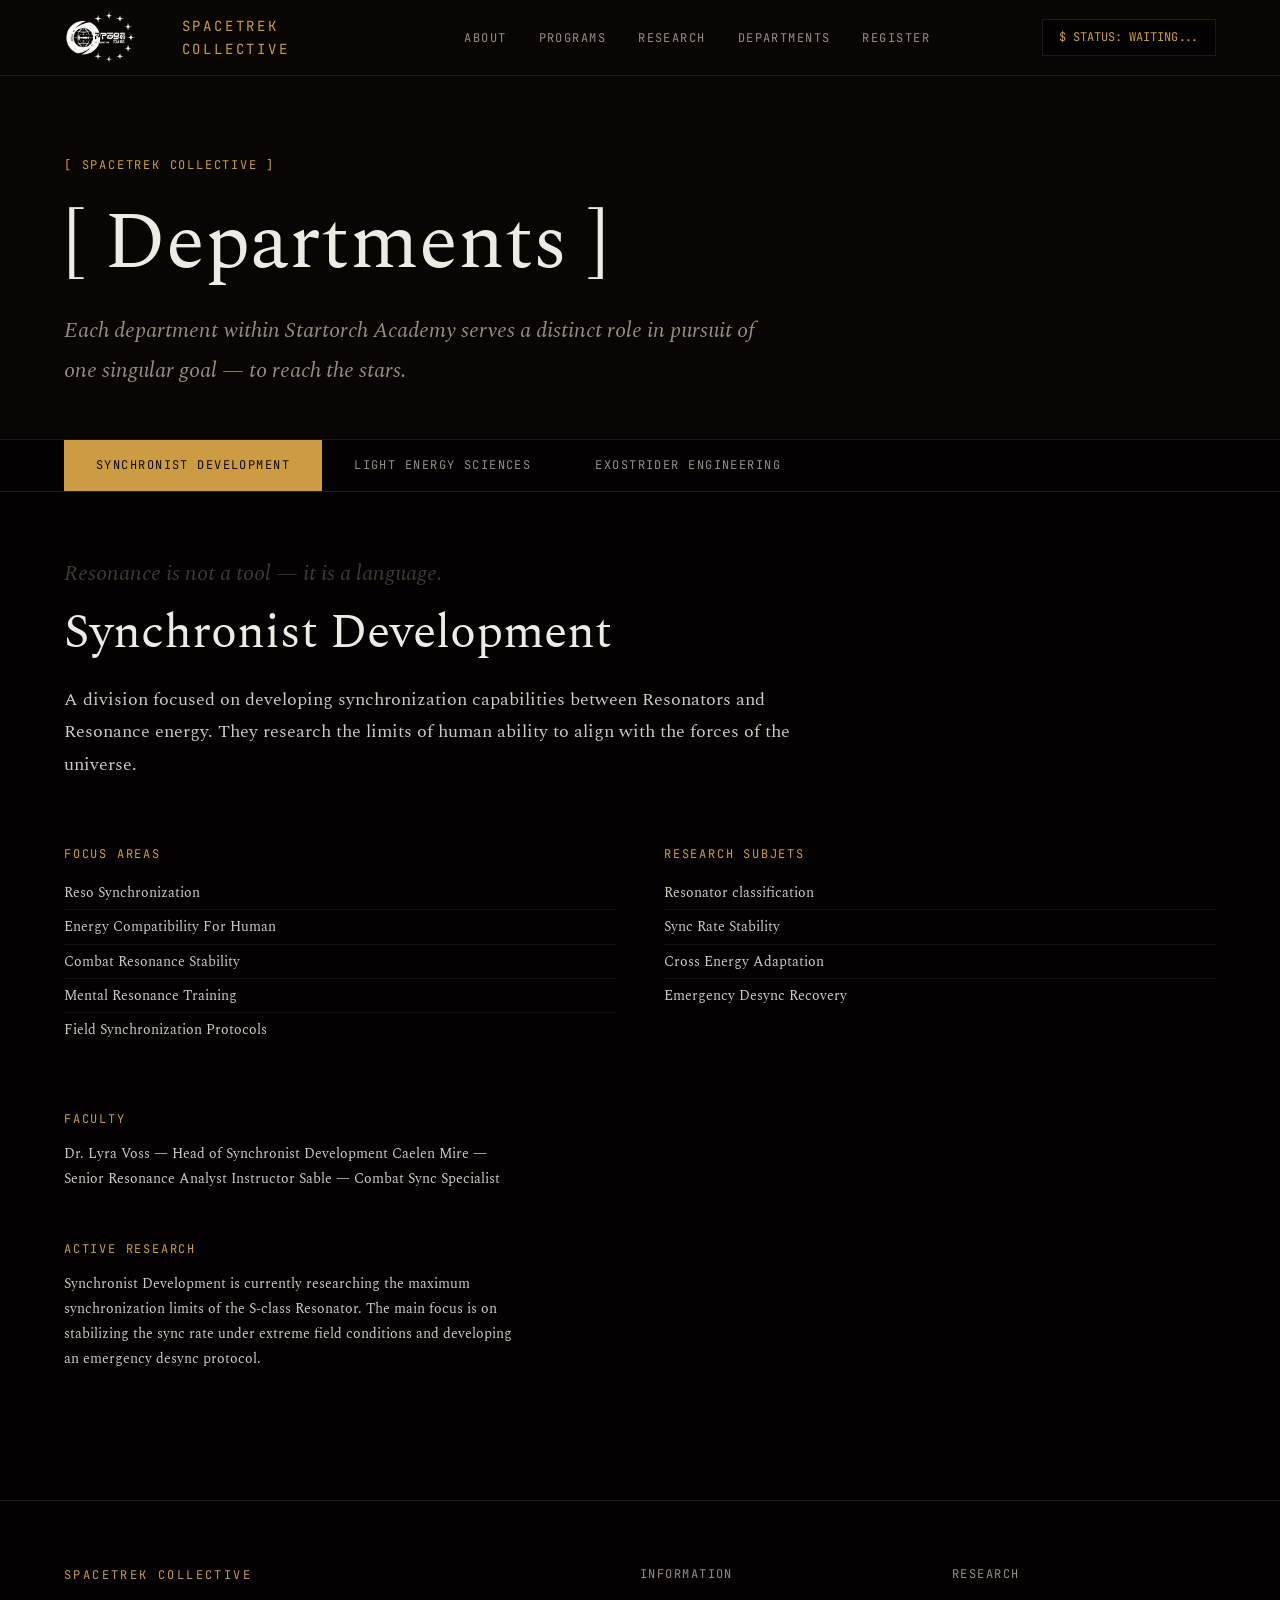
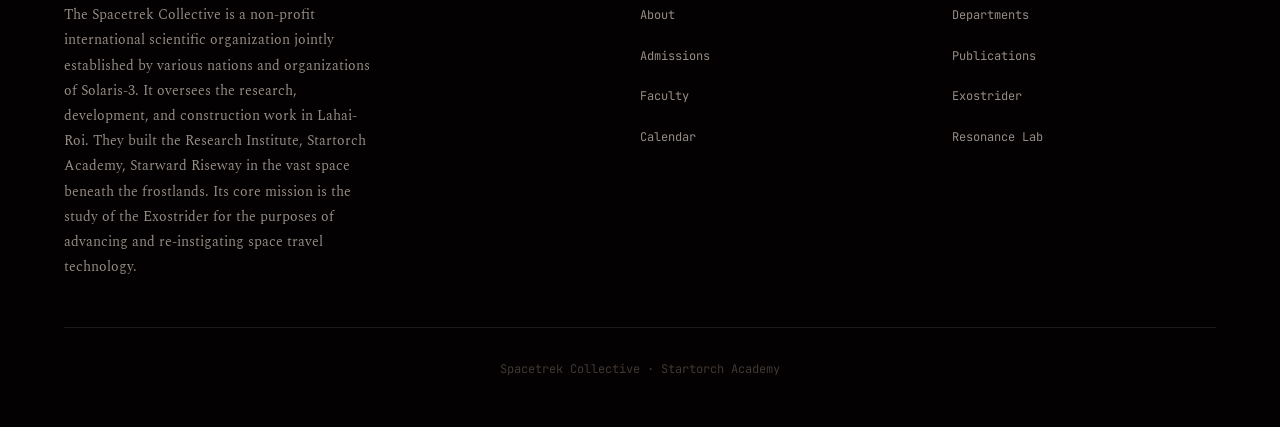
==== HTML/departments.html @ 1f30cb59 "Nyoooooot" ====
<!DOCTYPE html>
<html lang="en">
<head>
  <meta charset="UTF-8">
  <meta name="viewport" content="width=device-width, initial-scale=1.0">
  <link rel="preconnect" href="https://fonts.googleapis.com">
  <link rel="preconnect" href="https://fonts.gstatic.com" crossorigin>
  <link href="https://fonts.googleapis.com/css2?family=JetBrains+Mono:wght@400;500&family=Spectral:ital,wght@0,400;0,600;0,700;1,400;1,600&display=swap" rel="stylesheet">
  <link rel="stylesheet" href="../CSS/departments.css">
  <title>Departments — Startorch Academy</title>
</head>
<body>

  <!-- Navigation -->
  <nav class="nav animate-in">
    <div class="nav-left">
      <div class="logo">
        <a href="../HTML/index.html"><img src="../Assets/Spacetrek.png" alt=""></a>
      </div>
      <div class="nav-brand">Spacetrek Collective</div>
    </div>
    <ul class="nav-links">
      <li><a href="../HTML/about-us.html">About</a></li>
      <li><a href="../HTML/programs.html">Programs</a></li>
      <li><a href="../HTML/research.html">Research</a></li>
      <li><a href="../HTML/departments.html">Departments</a></li>
      <li><a href="https://forms.gle/LdhuVEGiPtUB2bT49">Register</a></li>
    </ul>
    <div class="nav-status">$ STATUS: WAITING...</div>
  </nav>

  <!-- Page Header -->
  <header class="page-header">
    <div class="label animate-in animate-in-d1">[ Spacetrek Collective ]</div>
    <h1 class="animate-in animate-in-d2">[ Departments ]</h1>
    <p class="animate-in animate-in-d3">Each department within Startorch Academy serves a distinct role in pursuit of one singular goal — to reach the stars.
</p>
  </header>

  <!-- Tab Interface -->
  <div class="tab-interface">
    <!-- Tab Navigation -->
    <div class="tab-nav animate-in animate-in-d4">
      <a href="#department-1" class="tab-link">Synchronist Development</a>
      <a href="#department-2" class="tab-link">Light Energy Sciences</a>
      <a href="#department-3" class="tab-link">Exostrider Engineering</a>
    </div>

    <!-- Tab Panels -->
    <div class="tab-panels">

    <!-- Panel 1 -->
    <div id="department-1" class="tab-panel">
      <div class="dept-quote animate-in">Resonance is not a tool — it is a language.</div>
      <h2 class="dept-name animate-in animate-in-d1">Synchronist Development</h2>
      <p class="dept-desc animate-in animate-in-d2">A division focused on developing synchronization capabilities between Resonators and Resonance energy. They research the limits of human ability to align with the forces of the universe.</p>

      <div class="dept-detail animate-in animate-in-d3">
        <div class="dept-detail-section">
          <span class="label">Focus Areas</span>
          <ul>
            <li>Reso Synchronization</li>
            <li>Energy Compatibility For Human</li>
            <li>Combat Resonance Stability</li>
            <li>Mental Resonance Training</li>
            <li>Field Synchronization Protocols</li>
          </ul>
        </div>
        <div class="dept-detail-section">
          <span class="label">Research Subjets</span>
          <ul>
            <li>Resonator classification</li>
            <li>Sync Rate Stability</li>
            <li>Cross Energy Adaptation</li>
            <li>Emergency Desync Recovery</li>
          </ul>
        </div>
      </div>

      <div class="dept-faculty animate-in animate-in-d3">
        <span class="label">Faculty</span>
        <p>Dr. Lyra Voss — Head of Synchronist Development
Caelen Mire — Senior Resonance Analyst
Instructor Sable — Combat Sync Specialist</p>
      </div>

      <div class="dept-research animate-in animate-in-d3">
        <span class="label">Active Research</span>
        <p>Synchronist Development is currently researching the maximum synchronization limits of the S-class Resonator. The main focus is on stabilizing the sync rate under extreme field conditions and developing an emergency desync protocol.</p>
      </div>
    </div>

    <!-- Panel 2 -->
    <div id="department-2" class="tab-panel">
      <div class="dept-quote animate-in">Light is the oldest force — and the least understood.</div>
      <h2 class="dept-name animate-in animate-in-d1">Light Energy Sciences</h2>
      <p class="dept-desc animate-in animate-in-d2">A division that studies the properties and potential of Light Resonance Energy. From Reactor Drives to Resonance-based lighting systems, everything stems from this division's research.</p>

      <div class="dept-detail animate-in animate-in-d3">
        <div class="dept-detail-section">
          <span class="label">Focus Areas</span>
          <ul>
            <li>Light Resonance Control</li>
            <li>Conversion Energy Efficiency</li>
            <li>Photon-Resonance Interaction</li>
            <li>New Power Development</li>
            <li>Atmospheric Light Behavior</li>
          </ul>
        </div>
        <div class="dept-detail-section">
          <span class="label">Active Research</span>
          <ul>
            <li>Reactor Drive Energy Core</li>
            <li>Light Amplification</li>
            <li>Solar Resonance Collector</li>
            <li>Cryo Ligth Study</li>
          </ul>
        </div>
      </div>

      <div class="dept-faculty animate-in animate-in-d3">
        <span class="label">Faculty</span>
        <p>Prof. Aldric Solenne — Head of Light Energy Sciences
Dr. Mira Cael — Photon Resonance Researcher
Instructor Vael — Energy Conversion Specialist</p>
      </div>

      <div class="dept-research animate-in animate-in-d3">
        <span class="label">Active Research</span>
        <p>This division is currently focusing research on improving the conversion efficiency of Light Resonance Energy to support the final phase of the Reactor Drive. Studies of light anomalies in the Frostlands region are also underway in parallel.</p>
      </div>
    </div>

    <!-- Panel 3 -->
    <div id="department-3" class="tab-panel">
      <div class="dept-quote animate-in">We do not build machines — we build giants.</div>
      <h2 class="dept-name animate-in animate-in-d1">Exostrider Engineering</h2>
      <p class="dept-desc animate-in animate-in-d2">A special division responsible for the design, construction, and development of the giant humanoid Exostrider units. Pilots with high Resonance compatibility are required to operate them.</p>

      <div class="dept-detail animate-in animate-in-d3">
        <div class="dept-detail-section">
          <span class="label">Focus Areas</span>
          <ul>
            <li>Bipedal Stabilization System</li>
            <li>Resonance Pilot Interface</li>
            <li>Structural Integrity Testing</li>
            <li>Combat Mode Development</li>
            <li>Terrain Adaptation Protocols</li>
          </ul>
        </div>
        <div class="dept-detail-section">
          <span class="label">Current Units</span>
          <ul>
            <li>Exostrider Mk.1 - Online</li>
            <li>Exostrider Mk.2 - In Development</li>
            <li>Expedition Motorbike - Online</li>
            <li>Exostrider Mk.0 - Unknown</li>
          </ul>
        </div>
      </div>

      <div class="dept-faculty animate-in animate-in-d3">
        <span class="label">Faculty</span>
        <p>Chief Engineer Davan Strel — Head of Exostrider Engineering
Dr. Korra Nite — Bipedal Systems Analyst
Instructor Voss — Pilot Sync Trainer</p>
      </div>

      <div class="dept-research animate-in animate-in-d3">
        <span class="label">Active Research</span>
        <p>The Exostrider Engineering team is finalizing development of the Mk.II, focusing on stabilizing the biped system in extreme terrain. Pilot testing of the second-generation sync interface is also in the final validation phase.</p>
      </div>
    </div>

    </div>
  </div>

  <!-- Footer -->
  <footer class="footer animate-in animate-in-d5">
    <div class="footer-grid">
      <div class="footer-colophon">
        <span class="brand">Spacetrek Collective</span>
        <p>The Spacetrek Collective is a non-profit international scientific organization jointly established by various nations and organizations of Solaris-3. It oversees the research, development, and construction work in Lahai-Roi. They built the Research Institute, Startorch Academy, Starward Riseway in the vast space beneath the frostlands. Its core mission is the study of the Exostrider for the purposes of advancing and re-instigating space travel technology.</p>
      </div>
      <div>
        <div class="footer-heading">Information</div>
        <ul class="footer-links">
          <li><a href="../HTML/about-us.html">About</a></li>
          <li><a href="#">Admissions</a></li>
          <li><a href="#">Faculty</a></li>
          <li><a href="#">Calendar</a></li>
        </ul>
      </div>
      <div>
        <div class="footer-heading">Research</div>
        <ul class="footer-links">
          <li><a href="../HTML/departments.html">Departments</a></li>
          <li><a href="#">Publications</a></li>
          <li><a href="#">Exostrider</a></li>
          <li><a href="#">Resonance Lab</a></li>
        </ul>
      </div>
    </div>
    <div class="footer-bottom">
      Spacetrek Collective &middot; Startorch Academy
    </div>
  </footer>

</body>
</html>
---- CSS/departments.css ----
/* ============================================
   Startorch Academy — Departments Page
   CSS-only :target tabbed interface
   ============================================ */

/* --- Reset --- */
*, *::before, *::after {
  box-sizing: border-box;
  margin: 0;
  padding: 0;
  *::-webkit-scrollbar {
    display: none;
  }
}

/* --- Custom Properties --- */
:root {
  --color-void: oklch(0.08 0.008 45);
  --color-charcoal: oklch(0.12 0.012 50);
  --color-leather: oklch(0.18 0.012 55);
  --color-warm-mid: oklch(0.35 0.015 55);
  --color-parchment: oklch(0.94 0.008 80);
  --color-parchment-dim: oklch(0.88 0.01 78);
  --color-amber: oklch(0.72 0.12 80);
  --color-amber-dim: oklch(0.62 0.10 80);
  --color-teal: oklch(0.62 0.04 170);
  --color-teal-dim: oklch(0.50 0.035 170);
  --color-text-light: oklch(0.85 0.01 70);
  --color-text-muted: oklch(0.65 0.015 60);
  --color-text-dark: oklch(0.15 0.01 50);
  --color-text-body: oklch(0.25 0.015 55);
  --color-border: oklch(0.22 0.01 55);
  --color-border-light: oklch(0.85 0.01 75);

  --font-serif: "Spectral", "Georgia", serif;
  --font-mono: "JetBrains Mono", "SF Mono", "Cascadia Code", "Fira Code", monospace;

  --text-xs: 0.75rem;
  --text-sm: 0.875rem;
  --text-base: 1.125rem;
  --text-lg: 1.375rem;
  --text-xl: 1.75rem;
  --text-2xl: 2.25rem;
  --text-3xl: 3rem;
  --text-4xl: 4rem;
  --text-5xl: 5rem;

  --leading-tight: 1.1;
  --leading-snug: 1.3;
  --leading-normal: 1.6;
  --leading-relaxed: 1.8;

  --space-1: 0.25rem;
  --space-2: 0.5rem;
  --space-3: 0.75rem;
  --space-4: 1rem;
  --space-5: 1.5rem;
  --space-6: 2rem;
  --space-8: 3rem;
  --space-10: 4rem;
  --space-12: 5rem;
  --space-16: 7rem;
  --space-20: 10rem;

  --content-narrow: 65ch;
  --content-wide: 85ch;
  --content-max: 1200px;
  --content-pad: clamp(1.5rem, 5vw, 4rem);
}

/* --- Base --- */
html {
  font-size: 16px;
  -webkit-font-smoothing: antialiased;
  -moz-osx-font-smoothing: grayscale;
}

body {
  font-family: var(--font-serif);
  font-size: var(--text-base);
  line-height: var(--leading-normal);
  color: var(--color-text-body);
  background: var(--color-charcoal);
}

img {
  max-width: 100%;
  display: block;
}

a {
  color: inherit;
  text-decoration: none;
}

/* --- Typography --- */
h1, h2, h3, h4 {
  font-family: var(--font-serif);
  font-weight: 400;
  line-height: var(--leading-tight);
  color: var(--color-text-dark);
}

h1 { font-size: var(--text-5xl); }
h2 { font-size: var(--text-3xl); }
h3 { font-size: var(--text-xl); }
h4 { font-size: var(--text-lg); }

p {
  max-width: var(--content-narrow);
}

.label {
  font-family: var(--font-mono);
  font-size: var(--text-xs);
  letter-spacing: 0.15em;
  text-transform: uppercase;
  color: var(--color-text-muted);
}

/* --- Navigation --- */
.nav {
  display: flex;
  justify-content: space-between;
  align-items: center;
  gap: var(--space-16);
  padding: var(--space-2) var(--content-pad);
  background: var(--color-charcoal);
  border-bottom: 1px solid var(--color-border);
}

.nav-left {
  display: flex;
  align-items: center;
  gap: 45px;
}

.logo img{
  width: 92px;
  height: auto;
}

.nav-brand {
  font-family: var(--font-mono);
  font-size: var(--text-sm);
  letter-spacing: 0.2em;
  color: var(--color-amber);
  text-transform: uppercase;
}

.nav-links {
  display: flex;
  gap: var(--space-6);
  list-style: none;
}

.nav-links a {
  font-family: var(--font-mono);
  font-size: var(--text-xs);
  letter-spacing: 0.12em;
  text-transform: uppercase;
  color: var(--color-text-muted);
  transition: color 0.2s;
}

.nav-links a:hover {
  color: var(--color-amber);
}

.nav-status {
  font-family: var(--font-mono);
  font-size: var(--text-xs);
  padding: var(--space-2) var(--space-4);
  border: 1px solid var(--color-border);
  color: var(--color-amber);
  background: var(--color-void);
  flex-shrink: 0;
}

/* --- Page Header --- */
.page-header {
  padding: var(--space-12) var(--content-pad) var(--space-8);
  background: var(--color-charcoal);
  border-bottom: 1px solid var(--color-border);
}

.page-header .label {
  color: var(--color-amber);
  margin-bottom: var(--space-5);
}

.page-header h1 {
  color: var(--color-parchment);
  max-width: var(--content-wide);
  margin-bottom: var(--space-5);
}

.page-header p {
  color: var(--color-text-muted);
  font-style: italic;
  font-size: var(--text-lg);
  line-height: var(--leading-relaxed);
}

/* --- Tab Interface --- */
.tab-interface {
  background: var(--color-void);
}

/* --- Tab Navigation --- */
.tab-nav {
  display: flex;
  gap: 0;
  border-bottom: 1px solid var(--color-border);
  background: var(--color-void);
  padding: 0 var(--content-pad);
}

.tab-link {
  font-family: var(--font-mono);
  font-size: var(--text-xs);
  letter-spacing: 0.12em;
  text-transform: uppercase;
  color: var(--color-text-muted);
  padding: var(--space-4) var(--space-6);
  border: none;
  background: none;
  cursor: pointer;
  transition: color 0.2s, background 0.2s;
  text-decoration: none;
  display: inline-block;
}

.tab-link:hover {
  color: var(--color-amber);
}

/* Active tab styling via :has() on container */
.tab-interface:has(#department-1:target) .tab-link[href="#department-1"],
.tab-interface:has(#department-2:target) .tab-link[href="#department-2"],
.tab-interface:has(#department-3:target) .tab-link[href="#department-3"] {
  background: var(--color-amber);
  color: var(--color-text-dark);
}

/* Default: first tab active when no hash */
.tab-interface:not(:has(.tab-panel:target)) .tab-link:first-child {
  background: var(--color-amber);
  color: var(--color-text-dark);
}

/* --- Tab Panels --- */
.tab-panels {
  position: relative;
}

.tab-panel {
  display: none;
  padding: var(--space-10) var(--content-pad) var(--space-12);
  background: var(--color-void);
  border-bottom: 1px solid var(--color-border);
}

.tab-panel:target {
  display: block;
}

/* Default: show first panel when no hash is set */
.tab-panels:not(:has(.tab-panel:target)) .tab-panel:first-child {
  display: block;
}

/* --- Department Detail --- */
.dept-quote {
  font-family: var(--font-serif);
  font-size: var(--text-lg);
  font-style: italic;
  color: var(--color-warm-mid);
  margin-bottom: var(--space-4);
}

.dept-name {
  font-family: var(--font-serif);
  font-size: var(--text-3xl);
  color: var(--color-parchment);
  margin-bottom: var(--space-5);
}

.dept-desc {
  font-size: var(--text-base);
  color: var(--color-text-light);
  line-height: var(--leading-relaxed);
  max-width: var(--content-wide);
  margin-bottom: var(--space-10);
}

.dept-detail {
  display: grid;
  grid-template-columns: 1fr 1fr;
  gap: var(--space-8);
  margin-bottom: var(--space-10);
}

.dept-detail-section .label {
  color: var(--color-amber);
  margin-bottom: var(--space-3);
  display: block;
}

.dept-detail-section ul {
  list-style: none;
}

.dept-detail-section li {
  font-size: var(--text-sm);
  color: var(--color-text-light);
  line-height: var(--leading-relaxed);
  padding: var(--space-1) 0;
  border-bottom: 1px solid var(--color-leather);
}

.dept-detail-section li:last-child {
  border-bottom: none;
}

.dept-faculty {
  margin-bottom: var(--space-8);
}

.dept-faculty .label {
  color: var(--color-amber);
  margin-bottom: var(--space-3);
  display: block;
}

.dept-faculty p {
  font-size: var(--text-sm);
  color: var(--color-text-light);
  line-height: var(--leading-relaxed);
}

.dept-research {
  margin-bottom: var(--space-8);
}

.dept-research .label {
  color: var(--color-amber);
  margin-bottom: var(--space-3);
  display: block;
}

.dept-research p {
  font-size: var(--text-sm);
  color: var(--color-text-light);
  line-height: var(--leading-relaxed);
}

/* --- Department Terminal --- */
.dept-terminal {
  padding: var(--space-6) var(--space-8);
  background: var(--color-charcoal);
  border: 1px solid var(--color-border);
  font-family: var(--font-mono);
  font-size: var(--text-sm);
  color: var(--color-teal);
  line-height: var(--leading-relaxed);
}

.dept-terminal .label {
  color: var(--color-amber);
  margin-bottom: var(--space-3);
  display: block;
}

.dept-terminal .line {
  margin-bottom: var(--space-1);
}

.dept-terminal .cursor {
  color: var(--color-amber);
  animation: blink 1s step-end infinite;
}

@keyframes blink {
  50% { opacity: 0; }
}

/* --- Footer --- */
.footer {
  background: var(--color-void);
  color: var(--color-text-muted);
  padding: var(--space-10) var(--content-pad) var(--space-8);
}

.footer-grid {
  display: grid;
  grid-template-columns: 2fr 1fr 1fr;
  gap: var(--space-8);
  max-width: var(--content-max);
  margin: 0 auto;
}

.footer-colophon {
  font-size: var(--text-sm);
  line-height: var(--leading-relaxed);
  max-width: 45ch;
}

.footer-colophon .brand {
  font-family: var(--font-mono);
  color: var(--color-amber);
  font-size: var(--text-xs);
  letter-spacing: 0.2em;
  text-transform: uppercase;
  display: block;
  margin-bottom: var(--space-4);
}

.footer-heading {
  font-family: var(--font-mono);
  font-size: var(--text-xs);
  letter-spacing: 0.12em;
  text-transform: uppercase;
  color: var(--color-text-muted);
  margin-bottom: var(--space-4);
}

.footer-links {
  list-style: none;
}

.footer-links li {
  margin-bottom: var(--space-3);
}

.footer-links a {
  font-family: var(--font-mono);
  font-size: var(--text-xs);
  color: var(--color-text-muted);
  transition: color 0.2s;
}

.footer-links a:hover {
  color: var(--color-amber);
}

.footer-bottom {
  margin-top: var(--space-8);
  padding-top: var(--space-6);
  border-top: 1px solid var(--color-border);
  font-family: var(--font-mono);
  font-size: var(--text-xs);
  color: var(--color-warm-mid);
  text-align: center;
}

/* --- Motion --- */
@keyframes fade-up {
  from {
    opacity: 0;
    transform: translateY(1.5rem);
  }
  to {
    opacity: 1;
    transform: translateY(0);
  }
}

.animate-in {
  animation: fade-up 0.9s cubic-bezier(0.16, 1, 0.3, 1) both;
}

.animate-in-d1 { animation-delay: 0.1s; }
.animate-in-d2 { animation-delay: 0.25s; }
.animate-in-d3 { animation-delay: 0.45s; }
.animate-in-d4 { animation-delay: 0.65s; }
.animate-in-d5 { animation-delay: 0.85s; }

/* --- Responsive --- */
@media (max-width: 768px) {
  .page-header h1 {
    font-size: var(--text-2xl);
  }

  .tab-nav {
    flex-direction: column;
    gap: 0;
  }

  .tab-link {
    padding: var(--space-3) var(--space-4);
    border-bottom: 1px solid var(--color-leather);
  }

  .dept-detail {
    grid-template-columns: 1fr;
    gap: var(--space-6);
  }

  .dept-name {
    font-size: var(--text-2xl);
  }

  .footer-grid {
    grid-template-columns: 1fr;
    gap: var(--space-6);
  }

  .nav-links {
    display: none;
  }
}
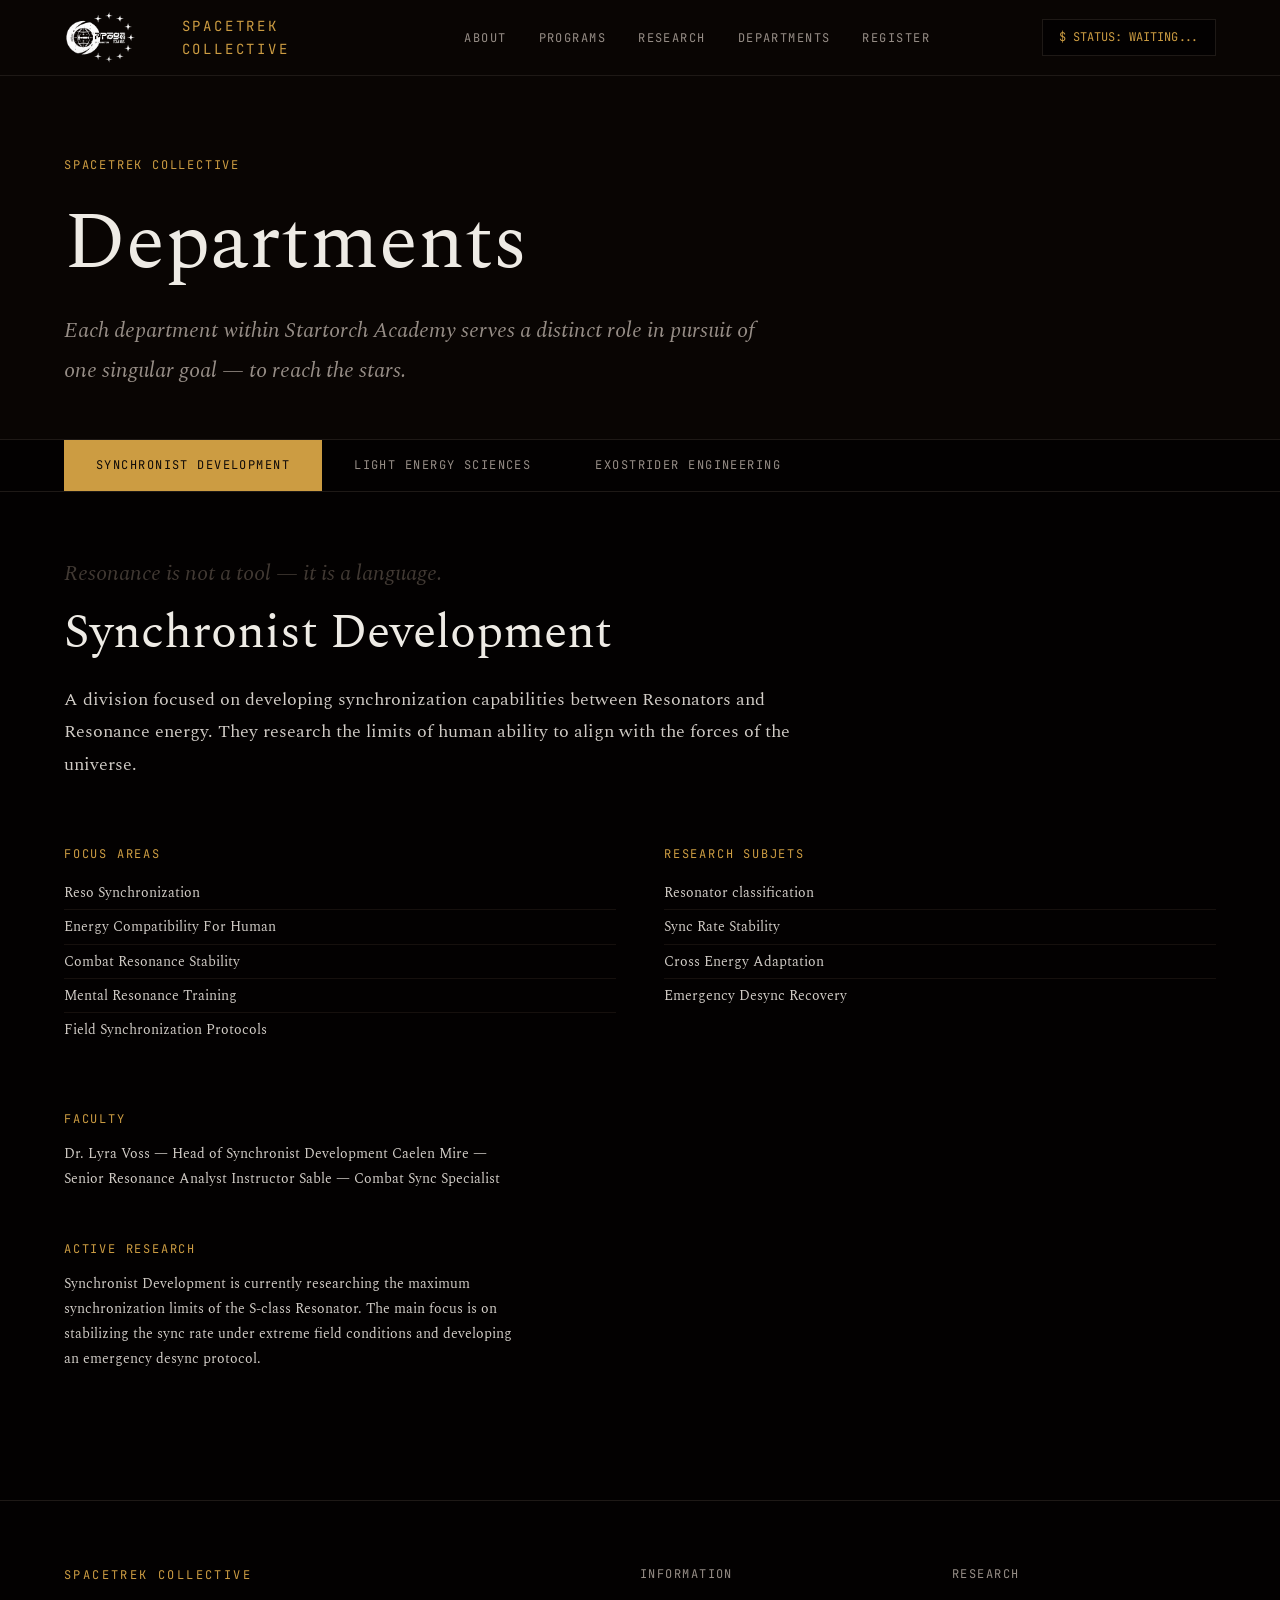
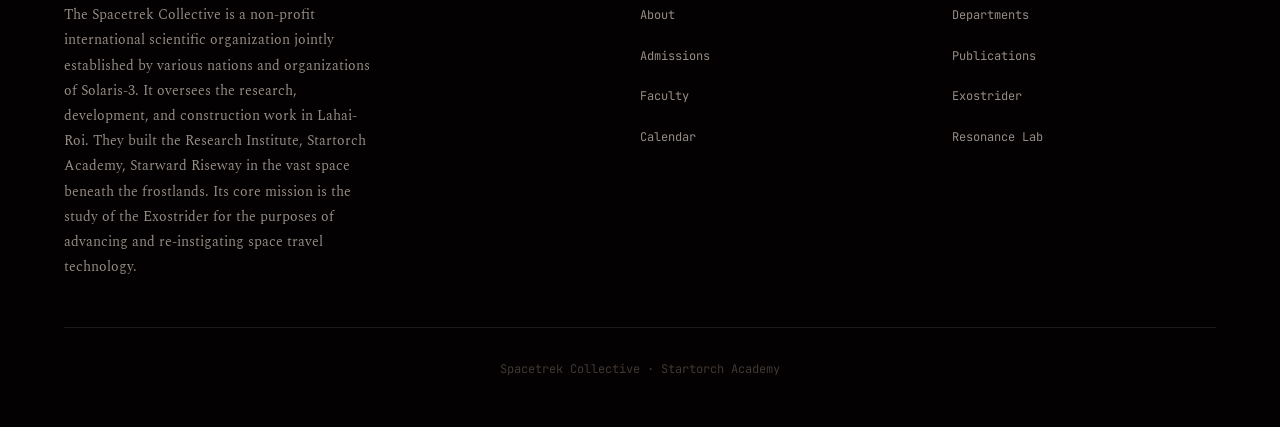
==== commit 79d7f5d1: "Update Page Departments And Index" ====
--- a/HTML/departments.html
+++ b/HTML/departments.html
@@ -31,8 +31,8 @@
 
   <!-- Page Header -->
   <header class="page-header">
-    <div class="label animate-in animate-in-d1">[ Spacetrek Collective ]</div>
-    <h1 class="animate-in animate-in-d2">[ Departments ]</h1>
+    <div class="label animate-in animate-in-d1">Spacetrek Collective</div>
+    <h1 class="animate-in animate-in-d2">Departments</h1>
     <p class="animate-in animate-in-d3">Each department within Startorch Academy serves a distinct role in pursuit of one singular goal — to reach the stars.
 </p>
   </header>
